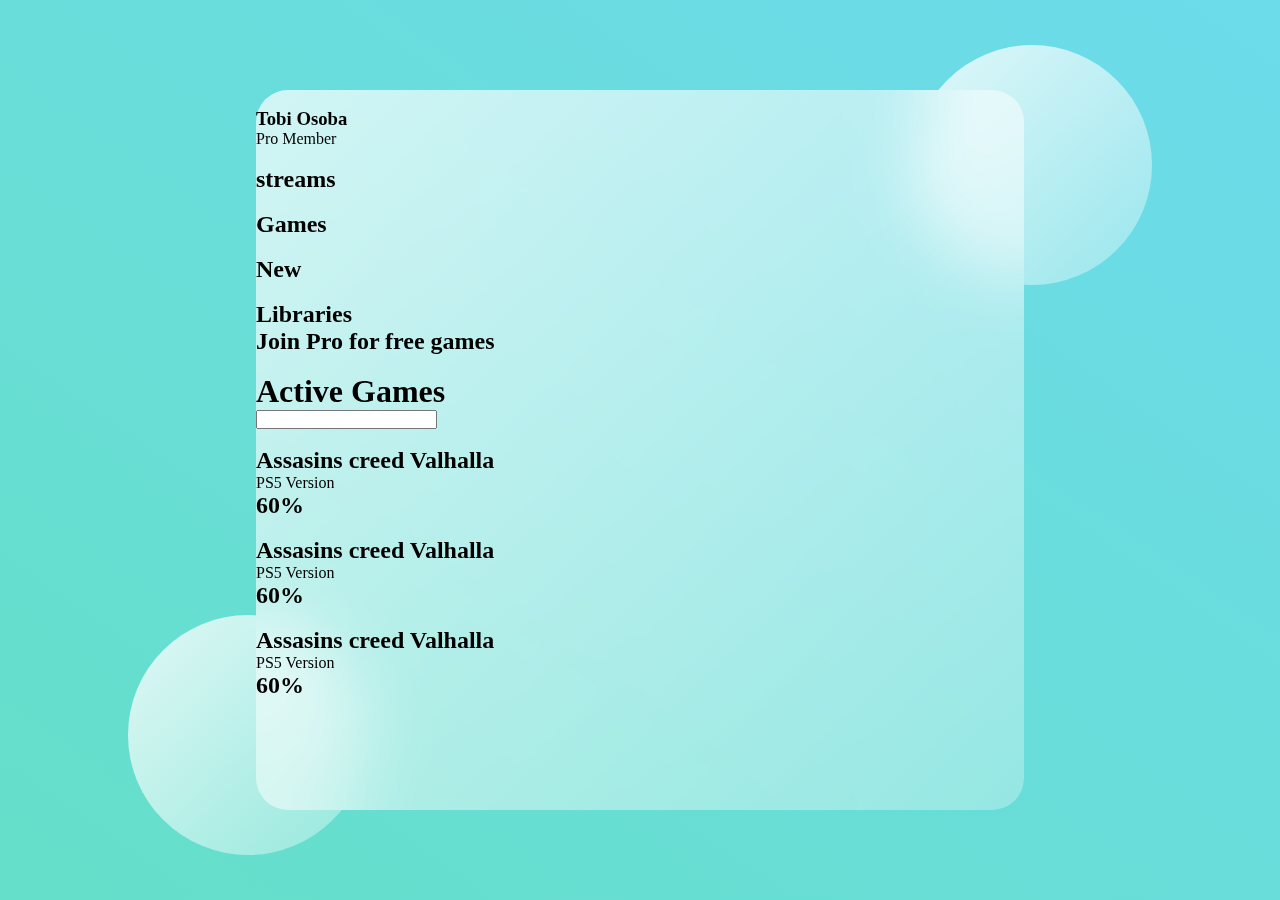
==== Game-Site/index.html @ f9dc50a8 "updated" ====
<!DOCTYPE html>
<html lang="en">
<head>
    <meta charset="UTF-8">
    <meta http-equiv="X-UA-Compatible" content="IE=edge">
    <meta name="viewport" content="width=device-width, initial-scale=1.0">
    <title>Online Game Store</title>
    <link rel="stylesheet" href="./style.css">
</head>
<body>
    <main>
        <section class="glass">
            <div class="dashboard">
                <div class="user">
                    <img src="./images/" alt="">
                    <h3>Tobi Osoba</h3>
                    <p>Pro Member</p>
                </div>
                <div class="links">
                    <div class="link">
                        <img src="./images/" alt="">
                        <h2>streams</h2>
                    </div>

                    <div class="link">
                        <img src="./images/" alt="">
                        <h2>Games</h2>
                    </div>

                    <div class="link">
                        <img src="./images/" alt="">
                        <h2>New</h2>
                    </div>

                    <div class="link">
                        <img src="./images/" alt="">
                        <h2>Libraries</h2>
                    </div>
                </div>

                <div class="pro">
                    <h2>Join Pro for free games</h2>
                    <img src="./images/controller.jpg" alt="">
                </div>
            </div>

            <div class="games">
                <div class="status">
                    <h1>Active Games</h1>
                    <input type="text">
                </div>
                <div class="cards">


                    <div class="card">
                        <img src="" alt="">
                        <div class="card-info">
                            <h2>Assasins creed Valhalla</h2>
                            <p>PS5 Version</p>
                            <div class="progress"></div>
                        </div>
                        <h2 class="percentage">60%</h2>
                    </div>


                    <div class="card">
                        <img src="" alt="">
                        <div class="card-info">
                            <h2>Assasins creed Valhalla</h2>
                            <p>PS5 Version</p>
                            <div class="progress"></div>
                        </div>
                        <h2 class="percentage">60%</h2>
                    </div>


                    <div class="card">
                        <img src="" alt="">
                        <div class="card-info">
                            <h2>Assasins creed Valhalla</h2>
                            <p>PS5 Version</p>
                            <div class="progress"></div>
                        </div>
                        <h2 class="percentage">60%</h2>
                    </div>
                </div>
                
            </div>
        </section>
    </main>
    <div class="circle1"></div>
    <div class="circle2"></div>
</body>
</html>
---- Game-Site/style.css ----
* {
    margin: 0;
    padding: 0;
    box-sizing: border-box;
}

main {
    min-height: 100vh;
    background: linear-gradient(to right top, #65dfc9, #6cdbeb);
    display: flex;
    align-items: center;
    justify-content: center;
}

.glass {
    background: white;
    min-height: 80vh;
    width: 60%;
    background: linear-gradient(
    to right bottom,
    rgba(255, 255, 255, 0.7),
    rgba(255, 255, 255, 0.3)
    );
    border-radius: 2rem;
    z-index: 2;
    backdrop-filter: blur(2rem);
}

.circle1, .circle2{
    background: white;
    background: linear-gradient(
    to right bottom,
    rgba(255, 255, 255, 0.8),
    rgba(255, 255, 255, 0.3)
    );
    height: 15rem;
    width: 15rem;
    position: absolute;
    border-radius: 50%;
}

.circle1 {
    top: 5%;
    right: 10%;
    /* background: red; */
}

.circle2 {
    bottom: 5%;
    left: 10%;
}







































@media screen and (max-width:950px) {
    body {
        background: linear-gradient(to right top, #65dfc9, #6cdbeb);
    }

    main {
        margin-top: 2rem;
    }
    .circle1, .circle2 {
        height: 10rem;
        width: 10rem;
    }

    .glass {
        /* min-height: 60vh; */
        /* width: 55%; */
    }

}
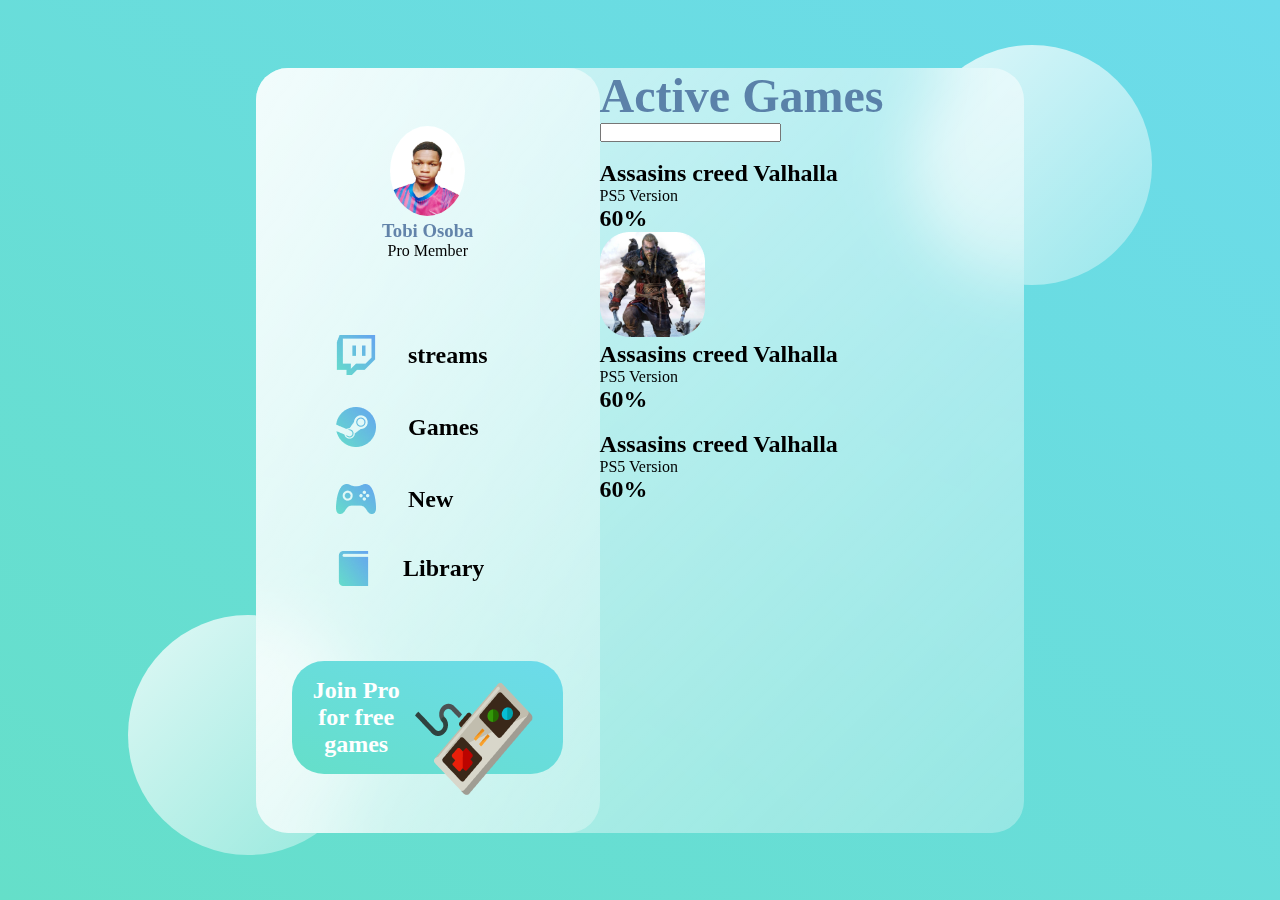
==== commit d4c750e4: "updated" ====
--- a/Game-Site/index.html
+++ b/Game-Site/index.html
@@ -6,41 +6,45 @@
     <meta name="viewport" content="width=device-width, initial-scale=1.0">
     <title>Online Game Store</title>
     <link rel="stylesheet" href="./style.css">
+    <link
+      href="https://fonts.googleapis.com/css2?family=Poppins:wght@400;500;700&display=swap"
+      rel="stylesheet"
+    />
 </head>
 <body>
     <main>
         <section class="glass">
             <div class="dashboard">
                 <div class="user">
-                    <img src="./images/" alt="">
+                    <img src="./images/tobi_tobi.PNG" alt="">
                     <h3>Tobi Osoba</h3>
                     <p>Pro Member</p>
                 </div>
                 <div class="links">
                     <div class="link">
-                        <img src="./images/" alt="">
+                        <img src="./images/twitch.png" alt="">
                         <h2>streams</h2>
                     </div>
 
                     <div class="link">
-                        <img src="./images/" alt="">
+                        <img src="./images/steam.png" alt="">
                         <h2>Games</h2>
                     </div>
 
                     <div class="link">
-                        <img src="./images/" alt="">
+                        <img src="./images/upcoming.png" alt="">
                         <h2>New</h2>
                     </div>
 
                     <div class="link">
-                        <img src="./images/" alt="">
-                        <h2>Libraries</h2>
+                        <img src="./images/library.png" alt="">
+                        <h2>Library</h2>
                     </div>
                 </div>
 
                 <div class="pro">
                     <h2>Join Pro for free games</h2>
-                    <img src="./images/controller.jpg" alt="">
+                    <img src="./images/controller.png" alt="">
                 </div>
             </div>
 
@@ -50,7 +54,6 @@
                     <input type="text">
                 </div>
                 <div class="cards">
-
 
                     <div class="card">
                         <img src="" alt="">
@@ -64,7 +67,7 @@
 
 
                     <div class="card">
-                        <img src="" alt="">
+                        <img src="./images/assassins.png" alt="">
                         <div class="card-info">
                             <h2>Assasins creed Valhalla</h2>
                             <p>PS5 Version</p>
@@ -84,7 +87,7 @@
                         <h2 class="percentage">60%</h2>
                     </div>
                 </div>
-                
+
             </div>
         </section>
     </main>
--- a/Game-Site/style.css
+++ b/Game-Site/style.css
@@ -2,6 +2,21 @@
     margin: 0;
     padding: 0;
     box-sizing: border-box;
+}
+
+h1 {
+    color: #426696;
+    font-weight: 600;
+    font-size: 3rem;
+    opacity: 0.8;
+}
+
+
+
+h3 {
+    color: #426696;
+    font-weight: 600;
+    opacity: 0.8;
 }
 
 main {
@@ -12,9 +27,16 @@
     justify-content: center;
 }
 
+.user img {
+    height: 90px;
+    width: 75px;
+    border-radius: 50%;
+}
+
 .glass {
+    display: flex;
     background: white;
-    min-height: 80vh;
+    min-height: 85vh;
     width: 60%;
     background: linear-gradient(
     to right bottom,
@@ -50,12 +72,53 @@
     left: 10%;
 }
 
+.dashboard {
+    flex: 1;
+    display: flex;
+    flex-direction: column;
+    align-items:center;
+    justify-content: space-evenly;
+    text-align: center;
+    background: linear-gradient(
+    to right bottom,
+    rgba(255, 255, 255, 0.7),
+    rgba(255, 255, 255, 0.3)
+    );
+    border-radius:2rem;
+}
 
+.link {
+    display: flex;
+    margin: 0rem 0rem;
+    padding: 1rem 5rem;
+    align-items: center;
+}
 
+.link h2 {
+    padding: 0rem 2rem;
+}
 
+.games {
+    flex: 2;
+}
 
+.pro {
+    background: linear-gradient(to right top, #65dfc9, #6cdbeb);
+    border-radius: 2rem;
+    color: white;
+    padding: 1rem;
+    position: relative;
+}
 
+.pro img {
+    position: absolute;
+    top: -10%;
+    right: 10%;
+}
 
+.pro h2 {
+    width: 40%;
+}
 
 
 
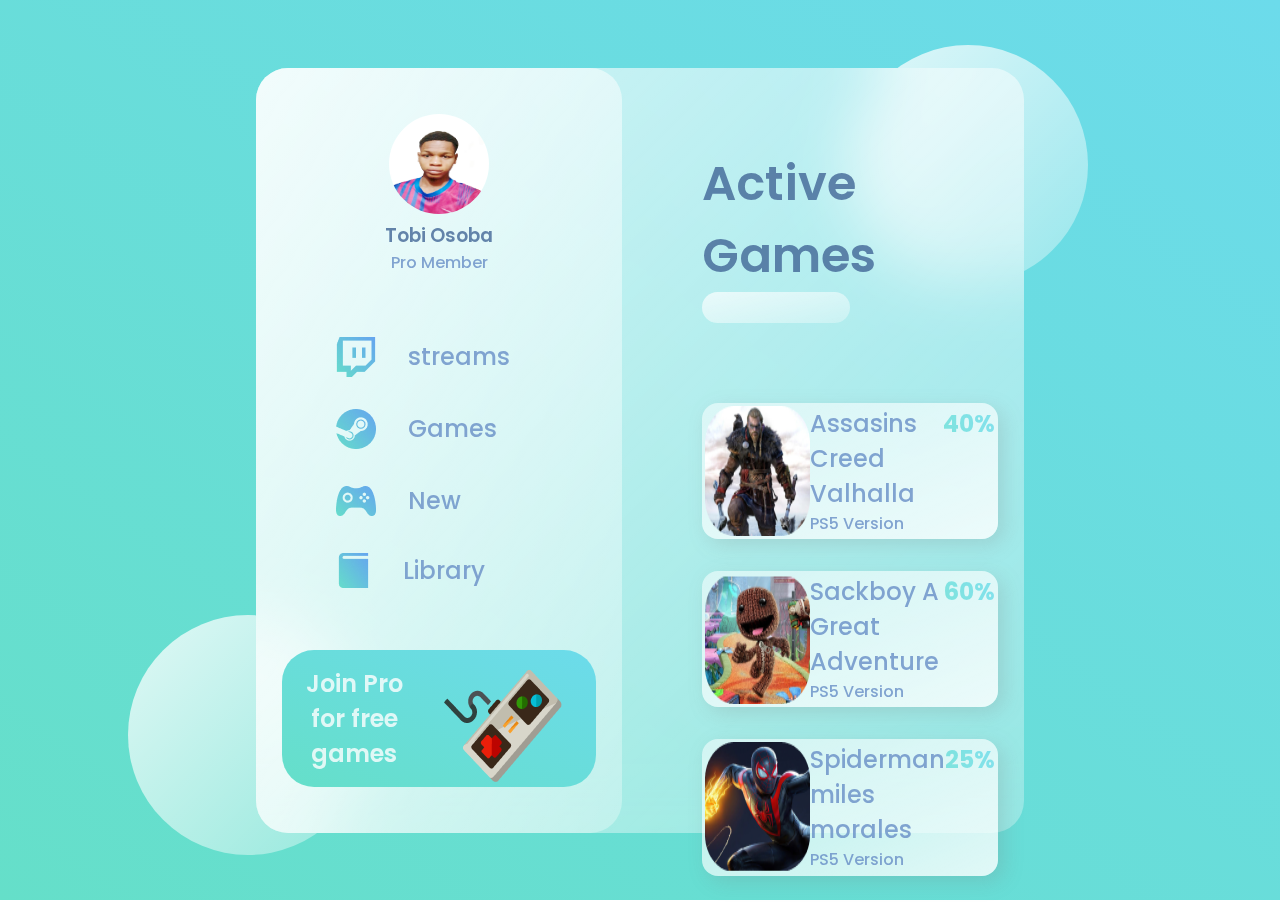
==== commit 9148cf76: "final commit" ====
--- a/Game-Site/index.html
+++ b/Game-Site/index.html
@@ -8,8 +8,7 @@
     <link rel="stylesheet" href="./style.css">
     <link
       href="https://fonts.googleapis.com/css2?family=Poppins:wght@400;500;700&display=swap"
-      rel="stylesheet"
-    />
+      rel="stylesheet"/>
 </head>
 <body>
     <main>
@@ -55,36 +54,36 @@
                 </div>
                 <div class="cards">
 
-                    <div class="card">
-                        <img src="" alt="">
+                    <div class="card1">
+                        <img src="./images/assassins.png" alt="">
                         <div class="card-info">
-                            <h2>Assasins creed Valhalla</h2>
+                            <h2>Assasins Creed Valhalla</h2>
                             <p>PS5 Version</p>
-                            <div class="progress"></div>
+                            <div class="progress1"></div>
+                        </div>
+                        <h2 class="percentage">40%</h2>
+                    </div>
+
+
+                    <div class="card2">
+                        <img src="./images/sackboy.png" alt="">
+                        <div class="card-info">
+                            <h2>Sackboy A Great Adventure</h2>
+                            <p>PS5 Version</p>
+                            <div class="progress2"></div>
                         </div>
                         <h2 class="percentage">60%</h2>
                     </div>
 
 
-                    <div class="card">
-                        <img src="./images/assassins.png" alt="">
+                    <div class="card3">
+                        <img src="./images/spiderman.png" alt="">
                         <div class="card-info">
-                            <h2>Assasins creed Valhalla</h2>
+                            <h2>Spiderman miles morales</h2>
                             <p>PS5 Version</p>
-                            <div class="progress"></div>
+                            <div class="progress3"></div>
                         </div>
-                        <h2 class="percentage">60%</h2>
-                    </div>
-
-
-                    <div class="card">
-                        <img src="" alt="">
-                        <div class="card-info">
-                            <h2>Assasins creed Valhalla</h2>
-                            <p>PS5 Version</p>
-                            <div class="progress"></div>
-                        </div>
-                        <h2 class="percentage">60%</h2>
+                        <h2 class="percentage">25%</h2>
                     </div>
                 </div>
 
--- a/Game-Site/style.css
+++ b/Game-Site/style.css
@@ -10,8 +10,12 @@
     font-size: 3rem;
     opacity: 0.8;
 }
-
-
+h2,
+p {
+    color: #688ec6;
+    font-weight: 500;
+    opacity: 0.8;
+}
 
 h3 {
     color: #426696;
@@ -20,6 +24,7 @@
 }
 
 main {
+    font-family: "poppins", sans-serif;
     min-height: 100vh;
     background: linear-gradient(to right top, #65dfc9, #6cdbeb);
     display: flex;
@@ -28,15 +33,15 @@
 }
 
 .user img {
-    height: 90px;
-    width: 75px;
+    height: 100px;
+    width: 100px;
     border-radius: 50%;
 }
 
 .glass {
     display: flex;
     background: white;
-    min-height: 85vh;
+    max-height: 85vh;
     width: 60%;
     background: linear-gradient(
     to right bottom,
@@ -63,7 +68,7 @@
 
 .circle1 {
     top: 5%;
-    right: 10%;
+    right: 15%;
     /* background: red; */
 }
 
@@ -118,21 +123,114 @@
 
 .pro h2 {
     width: 40%;
-}
-
-
-
-
-
-
-
-
-
-
-
-
-
-
+    color: #fff;
+    font-weight: 600;
+}
+
+/* GGAMES*/
+
+.status {
+    margin-bottom: 3rem;
+}
+
+.status input {
+    background: linear-gradient(
+    to right bottom,
+    rgba(255, 255, 255, 0.7),
+    rgba(255, 255, 255, 0.3)
+    );
+    border: none;
+    width: 50%;
+    padding: 0.5rem;
+    border-radius: 2rem;
+}
+
+.games {
+    margin: 5rem;
+    display: flex;
+    flex-direction: column;
+    justify-content: space-evenly;
+}
+
+.card1, .card2, .card3 {
+    display: flex;
+    padding: 0.2rem;
+    background: linear-gradient(to left top,
+    rgba(255,255,255, 0.8),
+    rgba(255,255,255, 0.5)
+    );
+    border-radius: 1rem;
+    margin: 2rem 0rem;
+    box-shadow: 6px 6px 20px rgba(122, 122, 122, 0.212);
+    justify-content: space-between;
+}
+
+.progress1{
+    background: linear-gradient(to right top, #65dfc9, #6cdbeb);
+    width: 100%;
+    height: 25%;
+    border-radius: 1rem;
+    position: relative;
+    overflow: hidden;
+}
+
+.progress1::after {
+    content: "";
+    width: 100%;
+    height: 100%;
+    background-color: #fff;
+    position: absolute;
+    left: 40%;
+}
+
+.progress2 {
+    background: linear-gradient(to right top, #65dfc9, #6cdbeb);
+    width: 100%;
+    height: 25%;
+    border-radius: 1rem;
+    position: relative;
+    overflow: hidden;
+}
+
+.progress2::after {
+    content: "";
+    width: 100%;
+    height: 100%;
+    background-color: #fff;
+    position: absolute;
+    left: 60%;
+}
+
+.progress3 {
+    background: linear-gradient(to right top, #65dfc9, #6cdbeb);
+    height: 25%;
+    width: 100%;
+    border-radius: 1rem;
+    position: relative;
+    overflow: hidden;
+}
+
+.progress3::after {
+    content: "";
+    width: 100%;
+    height: 100%;
+    background-color: #fff;
+    position: absolute;
+    left: 25%;
+}
+
+.card-info {
+    display: flex;
+    flex-direction: column;
+    justify-content: space-between;
+}
+
+.percentage {
+    font-weight: bold;
+    background: linear-gradient(to right top, #65dfc9, #6cdbeb);
+    -webkit-background-clip: text;
+    -webkit-text-fill-color: transparent;
+}
 
 
 
@@ -152,7 +250,7 @@
 
 
 @media screen and (max-width:950px) {
-    body {
+    /* body {
         background: linear-gradient(to right top, #65dfc9, #6cdbeb);
     }
 
@@ -165,8 +263,8 @@
     }
 
     .glass {
-        /* min-height: 60vh; */
-        /* width: 55%; */
-    }
+        min-height: 60vh;
+        width: 55%;
+    } */
 
 }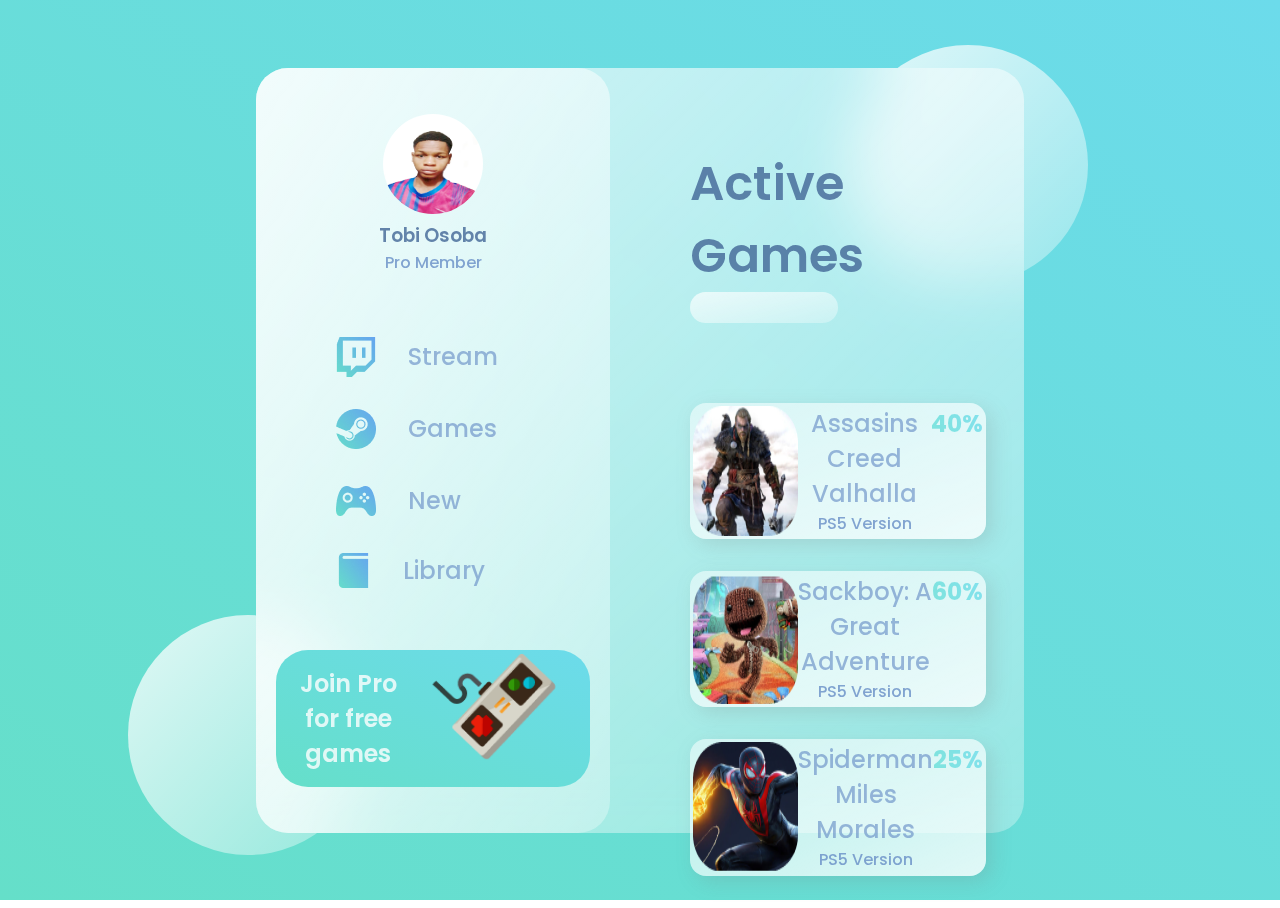
==== commit 000f51d5: "updated" ====
--- a/Game-Site/index.html
+++ b/Game-Site/index.html
@@ -22,22 +22,22 @@
                 <div class="links">
                     <div class="link">
                         <img src="./images/twitch.png" alt="">
-                        <h2>streams</h2>
+                        <h2><a href="" > Stream </a> </h2>
                     </div>
 
                     <div class="link">
                         <img src="./images/steam.png" alt="">
-                        <h2>Games</h2>
+                        <h2><a href="" > Games </a> </h2>
                     </div>
 
                     <div class="link">
                         <img src="./images/upcoming.png" alt="">
-                        <h2>New</h2>
+                        <h2><a href="" > New </a> </h2>
                     </div>
 
                     <div class="link">
                         <img src="./images/library.png" alt="">
-                        <h2>Library</h2>
+                        <h2><a href="" > Library </a> </h2>
                     </div>
                 </div>
 
@@ -57,7 +57,7 @@
                     <div class="card1">
                         <img src="./images/assassins.png" alt="">
                         <div class="card-info">
-                            <h2>Assasins Creed Valhalla</h2>
+                            <a href="#"> <h2>Assasins Creed Valhalla</h2> </a>
                             <p>PS5 Version</p>
                             <div class="progress1"></div>
                         </div>
@@ -67,8 +67,8 @@
 
                     <div class="card2">
                         <img src="./images/sackboy.png" alt="">
-                        <div class="card-info">
-                            <h2>Sackboy A Great Adventure</h2>
+                        <div class="card-info"> 
+                            <a href="#"> <h2>Sackboy: A Great Adventure</h2> </a>
                             <p>PS5 Version</p>
                             <div class="progress2"></div>
                         </div>
@@ -79,7 +79,7 @@
                     <div class="card3">
                         <img src="./images/spiderman.png" alt="">
                         <div class="card-info">
-                            <h2>Spiderman miles morales</h2>
+                            <a href="#"> <h2>Spiderman Miles Morales</h2> </a>
                             <p>PS5 Version</p>
                             <div class="progress3"></div>
                         </div>
--- a/Game-Site/style.css
+++ b/Game-Site/style.css
@@ -10,11 +10,23 @@
     font-size: 3rem;
     opacity: 0.8;
 }
+
+.link a,
+a {
+    text-decoration: none;
+
+}
+
 h2,
-p {
+p,
+a {
     color: #688ec6;
     font-weight: 500;
     opacity: 0.8;
+}
+
+a:hover {
+    color: #1c77ff;
 }
 
 h3 {
@@ -99,6 +111,14 @@
     align-items: center;
 }
 
+.link:hover {
+    transition: 0.3s;
+    font-size: 1.2rem;
+    margin-top: 0.1rem;
+    margin-bottom: 0.1rem;
+    color:#1c77ff;
+}
+
 .link h2 {
     padding: 0rem 2rem;
 }
@@ -116,8 +136,10 @@
 }
 
 .pro img {
-    position: absolute;
-    top: -10%;
+    width: 140px;
+    height: 140px;
+    position: absolute;
+    top: -20%;
     right: 10%;
 }
 
@@ -154,6 +176,7 @@
 
 .card1, .card2, .card3 {
     display: flex;
+    text-align: center;
     padding: 0.2rem;
     background: linear-gradient(to left top,
     rgba(255,255,255, 0.8),
@@ -165,6 +188,26 @@
     justify-content: space-between;
 }
 
+.card1:hover, .card2:hover, .card3:hover {
+    transition: 0.4s;
+    height: 7.5rem;
+    padding: 0.1rem;
+    font-size: 1.13rem;
+    z-index: 99;
+}
+
+.card1 h2:hover {
+    color: red;
+}
+
+.card2 h2:hover {
+    color: #ff5100;
+}
+
+.card3 h2:hover {
+    color: darkblue;
+}
+
 .progress1{
     background: linear-gradient(to right top, #65dfc9, #6cdbeb);
     width: 100%;
@@ -250,6 +293,7 @@
 
 
 @media screen and (max-width:950px) {
+
     /* body {
         background: linear-gradient(to right top, #65dfc9, #6cdbeb);
     }
